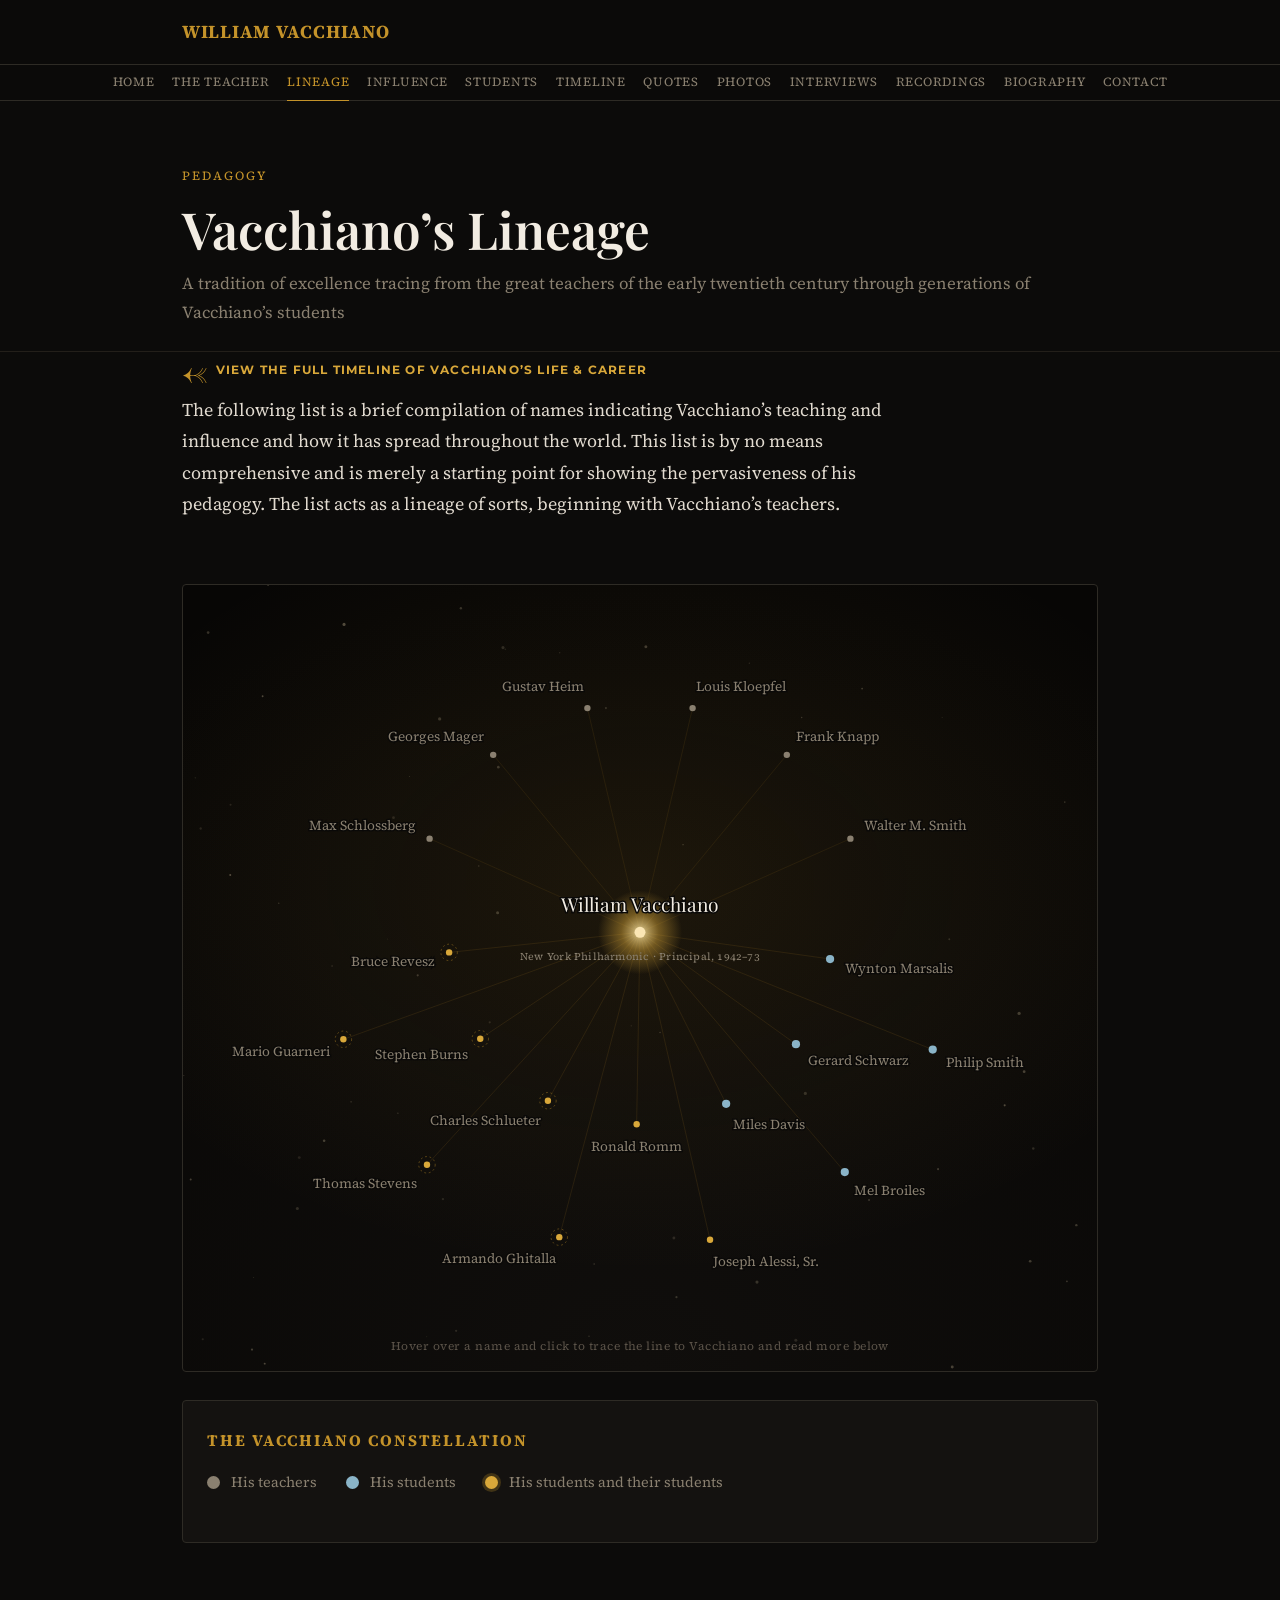
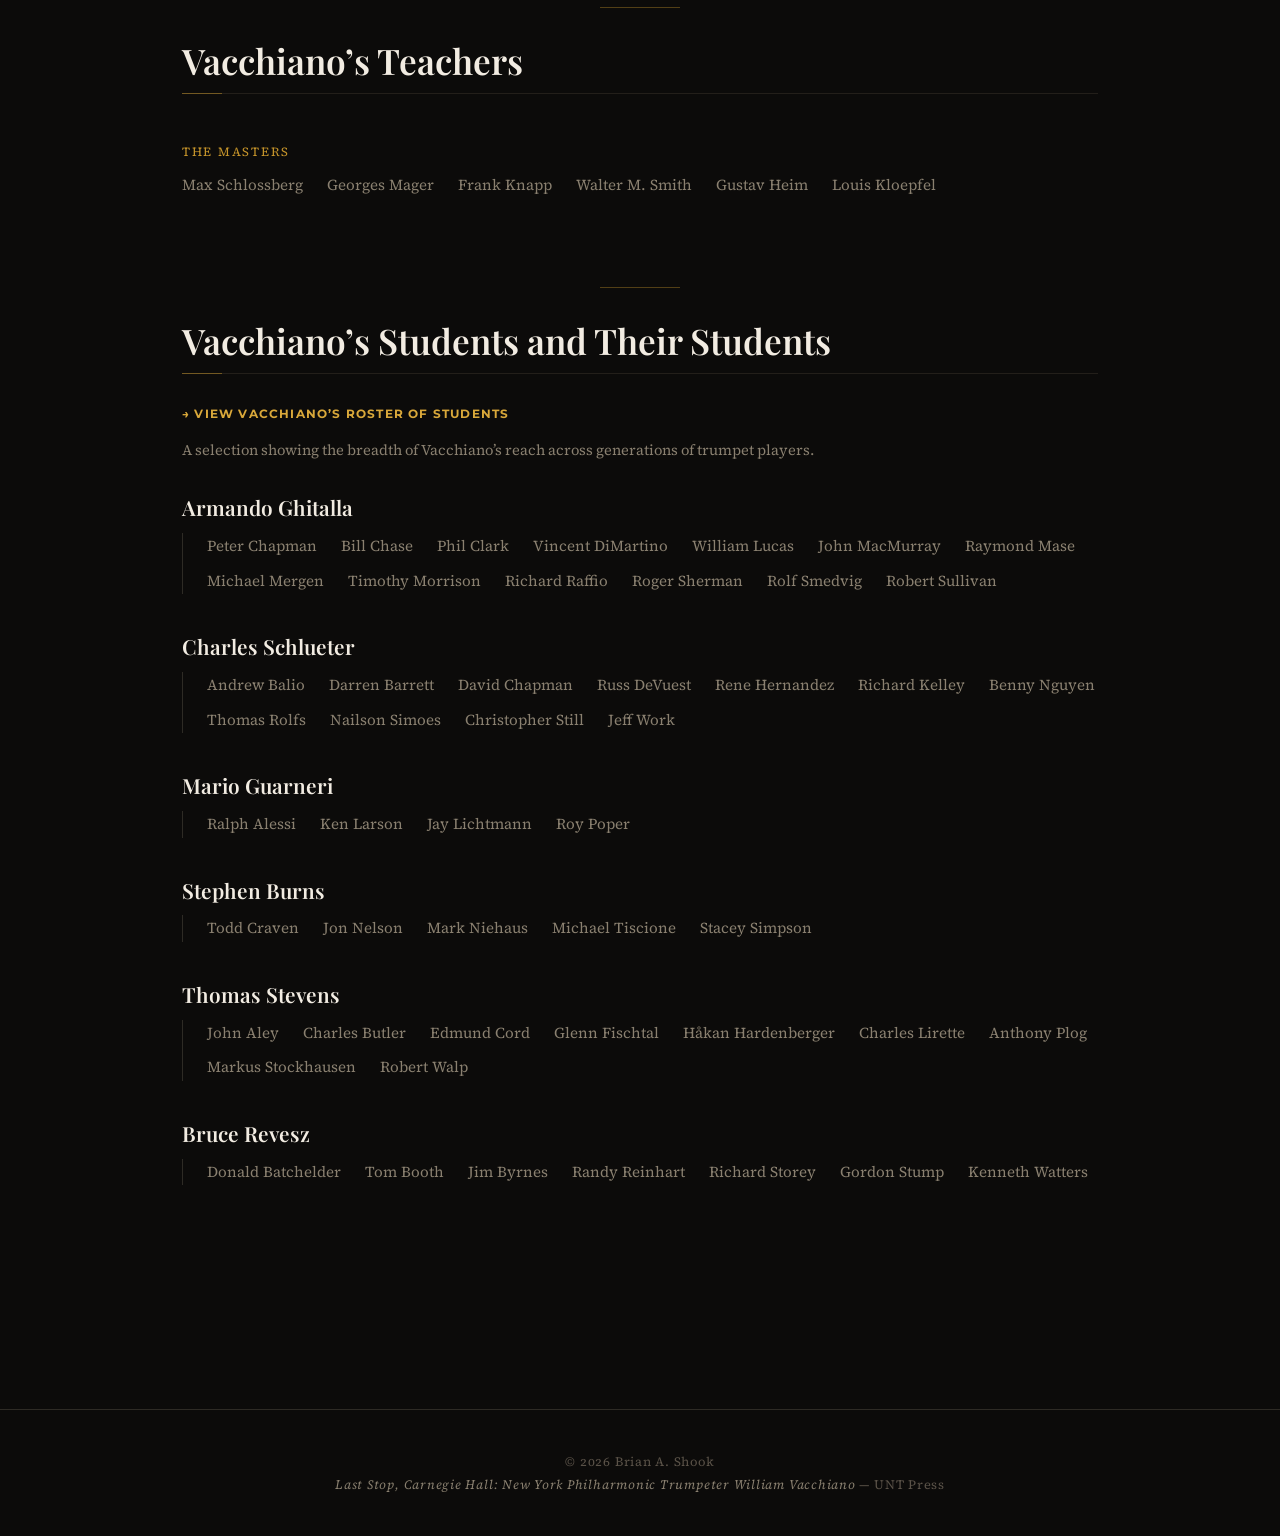
==== lineage.html @ ad2ac90a "vacc initial site upload" ====
<!DOCTYPE html>
<html lang="en">
<head>
  <meta charset="UTF-8">
  <meta name="viewport" content="width=device-width, initial-scale=1.0">
  <title>Lineage — William Vacchiano</title>
  <meta name="description" content="The pedagogical lineage of William Vacchiano — his teachers and the generations of students his teaching produced.">
  <meta property="og:type" content="website">
  <meta property="og:site_name" content="William Vacchiano">
  <meta property="og:title" content="Lineage — William Vacchiano">
  <meta property="og:description" content="The pedagogical lineage of William Vacchiano — his teachers and the generations of students his teaching produced.">
  <link rel="preconnect" href="https://fonts.googleapis.com">
  <link rel="preconnect" href="https://fonts.gstatic.com" crossorigin>
  <link rel="stylesheet" href="https://fonts.googleapis.com/css2?family=Playfair+Display:ital,wght@0,400;0,600;0,700;1,400;1,600&family=Source+Serif+4:ital,opsz,wght@0,8..60,400;0,8..60,500;0,8..60,600;1,8..60,400;1,8..60,500;1,8..60,600&family=Montserrat:wght@600;700&display=swap">
  <link rel="stylesheet" href="css/style.css">
</head>
<body>

<header class="site-header">
  <div class="header-inner">
    <a href="index.html" class="site-title">William <span>Vacchiano</span></a>
    <button type="button" class="nav-toggle" aria-label="Toggle navigation" aria-expanded="false">
      <span></span><span></span><span></span>
    </button>
  </div>
</header>

<nav class="site-nav" aria-label="Main navigation">
  <a href="index.html">Home</a>
  <a href="teacher.html">The Teacher</a>
  <a href="lineage.html">Lineage</a>
  <a href="influence.html">Influence</a>
  <a href="students.html">Students</a>
  <a href="timeline.html">Timeline</a>
  <a href="quotes.html">Quotes</a>
  <a href="photos.html">Photos</a>
  <a href="watch.html">Interviews</a>
  <a href="recordings.html">Recordings</a>
  <a href="biography.html">Biography</a>
  <a href="contact.html">Contact</a>
</nav>

<main>
  <div class="page-header" style="padding-bottom: 1.5rem;">
    <div class="container">
      <p class="eyebrow">Pedagogy</p>
      <h1>Vacchiano&rsquo;s Lineage</h1>
      <p class="subtitle">A tradition of excellence tracing from the great teachers of the early twentieth century through generations of Vacchiano&rsquo;s students</p>
    </div>
  </div>

  <div class="page-content" style="padding-top: 0;">
    <div class="container">

      <div class="section prose">
        <p style="margin-bottom:0.6rem;"><a href="timeline.html" style="color:var(--gold-light);font-family:'Montserrat',sans-serif;font-size:0.75rem;font-weight:700;letter-spacing:0.1em;text-transform:uppercase;">&#8592; View the full timeline of Vacchiano&rsquo;s life &amp; career</a></p>
        <p>The following list is a brief compilation of names indicating Vacchiano&rsquo;s teaching and influence and how it has spread throughout the world. This list is by no means comprehensive and is merely a starting point for showing the pervasiveness of his pedagogy. The list acts as a lineage of sorts, beginning with Vacchiano&rsquo;s teachers.</p>
      </div>

      <div class="section">
        <div class="constellation" id="constellation">
          <div class="constellation-stage">
            <svg class="constellation-svg" viewBox="0 0 1000 860" preserveAspectRatio="xMidYMid meet" role="img" aria-label="Interactive constellation of William Vacchiano's pedagogical lineage">
              <defs>
                <radialGradient id="starGlow" cx="50%" cy="50%" r="50%">
                  <stop offset="0%" stop-color="#d9a83a" stop-opacity="0.55"></stop>
                  <stop offset="100%" stop-color="#d9a83a" stop-opacity="0"></stop>
                </radialGradient>
                <radialGradient id="coreGlow" cx="50%" cy="50%" r="50%">
                  <stop offset="0%" stop-color="#f6e3a8" stop-opacity="0.9"></stop>
                  <stop offset="45%" stop-color="#d9a83a" stop-opacity="0.45"></stop>
                  <stop offset="100%" stop-color="#d9a83a" stop-opacity="0"></stop>
                </radialGradient>
              </defs>
              <g class="c-field"></g>
              <g class="c-subedges"></g>
              <g class="c-subnodes"></g>
              <g class="c-edges"></g>
              <g class="c-nodes"></g>
            </svg>
            <p class="constellation-hint" aria-hidden="true">Hover over a name and click to trace the line to Vacchiano and read more below</p>
          </div>
          <aside class="constellation-detail" aria-live="polite">
            <div class="cd-default">
              <p class="cd-eyebrow cd-eyebrow--large">The Vacchiano Constellation</p>
              <ul class="cd-legend">
                <li><span class="lg lg-teacher"></span> His teachers</li>
                <li><span class="lg lg-star"></span> His students</li>
                <li><span class="lg lg-hub"></span> His students and their students</li>
              </ul>
            </div>
            <div class="cd-selected" hidden>
              <p class="cd-eyebrow cd-rel"></p>
              <h3 class="cd-name cd-sel-name"></h3>
              <p class="cd-role cd-sel-role"></p>
              <div class="cd-students" hidden>
                <p class="cd-students-label"></p>
                <ul class="cd-chips"></ul>
              </div>
            </div>
          </aside>
        </div>
      </div>

      <span class="gold-rule"></span>

      <div class="section">
        <h2>Vacchiano&rsquo;s Teachers</h2>
        <div class="lineage-section">
          <div class="lineage-level">
            <p style="font-size:0.78rem;letter-spacing:0.14em;text-transform:uppercase;color:var(--gold);margin-bottom:0.6rem;">The Masters</p>
            <ul class="lineage-names">
              <li>Max Schlossberg</li>
              <li>Georges Mager</li>
              <li>Frank Knapp</li>
              <li>Walter M. Smith</li>
              <li>Gustav Heim</li>
              <li>Louis Kloepfel</li>
            </ul>
          </div>
        </div>
      </div>

      <span class="gold-rule"></span>

      <div class="section">
        <h2>Vacchiano&rsquo;s Students and Their Students</h2>
        <p style="margin-bottom:0.6rem;"><a href="students.html" style="color:var(--gold-light);font-family:'Montserrat',sans-serif;font-size:0.75rem;font-weight:700;letter-spacing:0.1em;text-transform:uppercase;">&#8594; View Vacchiano&rsquo;s roster of students</a></p>
        <p style="color:var(--text-muted);font-size:0.92rem;margin-bottom:2rem;">A selection showing the breadth of Vacchiano&rsquo;s reach across generations of trumpet players.</p>

        <div class="lineage-section">

          <div style="margin-bottom:2.5rem;">
            <h3 style="color:var(--white);font-family:var(--font-serif);margin-bottom:0.8rem;">Armando Ghitalla</h3>
            <ul class="lineage-names" style="padding-left:1.5rem;border-left:1px solid var(--border);">
              <li>Peter Chapman</li><li>Bill Chase</li><li>Phil Clark</li>
              <li>Vincent DiMartino</li><li>William Lucas</li><li>John MacMurray</li>
              <li>Raymond Mase</li><li>Michael Mergen</li><li>Timothy Morrison</li>
              <li>Richard Raffio</li><li>Roger Sherman</li><li>Rolf Smedvig</li>
              <li>Robert Sullivan</li>
            </ul>
          </div>

          <div style="margin-bottom:2.5rem;">
            <h3 style="color:var(--white);font-family:var(--font-serif);margin-bottom:0.8rem;">Charles Schlueter</h3>
            <ul class="lineage-names" style="padding-left:1.5rem;border-left:1px solid var(--border);">
              <li>Andrew Balio</li><li>Darren Barrett</li><li>David Chapman</li>
              <li>Russ DeVuest</li><li>Rene Hernandez</li><li>Richard Kelley</li>
              <li>Benny Nguyen</li><li>Thomas Rolfs</li><li>Nailson Simoes</li>
              <li>Christopher Still</li><li>Jeff Work</li>
            </ul>
          </div>

          <div style="margin-bottom:2.5rem;">
            <h3 style="color:var(--white);font-family:var(--font-serif);margin-bottom:0.8rem;">Mario Guarneri</h3>
            <ul class="lineage-names" style="padding-left:1.5rem;border-left:1px solid var(--border);">
              <li>Ralph Alessi</li><li>Ken Larson</li><li>Jay Lichtmann</li><li>Roy Poper</li>
            </ul>
          </div>

          <div style="margin-bottom:2.5rem;">
            <h3 style="color:var(--white);font-family:var(--font-serif);margin-bottom:0.8rem;">Stephen Burns</h3>
            <ul class="lineage-names" style="padding-left:1.5rem;border-left:1px solid var(--border);">
              <li>Todd Craven</li><li>Jon Nelson</li><li>Mark Niehaus</li>
              <li>Michael Tiscione</li><li>Stacey Simpson</li>
            </ul>
          </div>

          <div style="margin-bottom:2.5rem;">
            <h3 style="color:var(--white);font-family:var(--font-serif);margin-bottom:0.8rem;">Thomas Stevens</h3>
            <ul class="lineage-names" style="padding-left:1.5rem;border-left:1px solid var(--border);">
              <li>John Aley</li><li>Charles Butler</li><li>Edmund Cord</li>
              <li>Glenn Fischtal</li><li>H&aring;kan Hardenberger</li><li>Charles Lirette</li>
              <li>Anthony Plog</li><li>Markus Stockhausen</li><li>Robert Walp</li>
            </ul>
          </div>

          <div style="margin-bottom:2.5rem;">
            <h3 style="color:var(--white);font-family:var(--font-serif);margin-bottom:0.8rem;">Bruce Revesz</h3>
            <ul class="lineage-names" style="padding-left:1.5rem;border-left:1px solid var(--border);">
              <li>Donald Batchelder</li><li>Tom Booth</li><li>Jim Byrnes</li>
              <li>Randy Reinhart</li><li>Richard Storey</li><li>Gordon Stump</li>
              <li>Kenneth Watters</li>
            </ul>
          </div>

        </div>
      </div>

    </div>
  </div>
</main>

<footer class="site-footer">
  <div class="container">
    <p>&copy; 2026 Brian A. Shook<br>
    <a href="https://www.amazon.com/Last-Stop-Carnegie-Hall-Philharmonic/dp/1574413066/ref=cm_cr_arp_d_product_top?ie=UTF8"><em>Last Stop, Carnegie Hall: New York Philharmonic Trumpeter William Vacchiano</em></a> &mdash; UNT Press</p>
  </div>
</footer>

<script src="js/main.js"></script>
</body>
</html>
---- css/style.css ----
/* ============================================================
   William Vacchiano — Legacy Site
   Design: dark palette, editorial serif typography, brass accents
   ============================================================ */


/* --- Reset ------------------------------------------------- */
*, *::before, *::after { box-sizing: border-box; margin: 0; padding: 0; }
html { scroll-behavior: smooth; }
img { display: block; max-width: 100%; height: auto; }
a { color: inherit; text-decoration: none; }
ul { list-style: none; }

/* --- Design Tokens ----------------------------------------- */
:root {
  --bg:          #0c0b0a;
  --bg-surface:  #141210;
  --bg-raised:   #1c1a17;
  --border:      #2e2b25;
  --border-soft: #231f1a;
  --text:        #e2dbd0;
  --text-muted:  #8a8070;
  --text-faint:  #5a5248;
  --gold:        #c4932a;
  --gold-light:  #d9a83a;
  --gold-dim:    #7a5c1a;
  --white:       #f2ece2;
  --font-serif:  'Playfair Display', Georgia, 'Times New Roman', serif;
  --font-body:   'Source Serif 4', Georgia, serif;
  --max-width:   980px;
  --transition:  200ms ease;
}

/* --- Base Typography --------------------------------------- */
body {
  background-color: var(--bg);
  color: var(--text);
  font-family: var(--font-body);
  font-size: 18px;
  line-height: 1.75;
  -webkit-font-smoothing: antialiased;
}

h1, h2, h3, h4 {
  font-family: var(--font-serif);
  font-weight: 600;
  line-height: 1.2;
  color: var(--white);
}

h1 { font-size: clamp(2rem, 5vw, 3.2rem); }
h2 { font-size: clamp(1.5rem, 3vw, 2.2rem); margin-bottom: 1rem; }
h3 { font-size: 1.3rem; margin-bottom: 0.5rem; }

p { margin-bottom: 1.2em; }
p:last-child { margin-bottom: 0; }

em { font-style: italic; }
strong { font-weight: 500; color: var(--white); }

/* --- Layout ------------------------------------------------ */
.container {
  max-width: var(--max-width);
  margin: 0 auto;
  padding: 0 2rem;
}

.page-content {
  padding: 0 0 6rem;
}

.section {
  margin-bottom: 4rem;
}

.section > h2 {
  padding-bottom: 0.7rem;
  margin-bottom: 1.4rem;
  border-bottom: 1px solid var(--border-soft);
  position: relative;
}
.section > h2::after {
  content: '';
  position: absolute;
  bottom: -1px;
  left: 0;
  width: 2.5rem;
  height: 1px;
  background: var(--gold);
  opacity: 0.5;
}

/* --- Navigation -------------------------------------------- */
.site-header {
  position: sticky;
  top: 0;
  z-index: 100;
  background: rgba(12, 11, 10, 0.97);
  border-bottom: 1px solid var(--border);
  backdrop-filter: blur(8px);
}

.header-inner {
  display: flex;
  align-items: center;
  justify-content: space-between;
  max-width: var(--max-width);
  margin: 0 auto;
  padding: 0 2rem;
  height: 64px;
}

.site-title {
  font-family: 'Source Serif 4', Georgia, serif;
  font-size: 1.15rem;
  font-weight: 700;
  letter-spacing: 0.04em;
  text-transform: uppercase;
  color: var(--gold);
  white-space: nowrap;
}
.site-title span {
  color: var(--gold);
}

.site-nav {
  display: flex;
  align-items: center;
  justify-content: center;
  gap: 0.1rem;
  width: 100%;
  padding: 0 1rem;
  position: sticky;
  top: 64px;
  z-index: 99;
  background: rgba(12, 11, 10, 0.96);
  border-bottom: 1px solid var(--border);
  backdrop-filter: blur(8px);
}

.site-nav a {
  font-family: var(--font-body);
  font-size: 0.78rem;
  letter-spacing: 0.06em;
  text-transform: uppercase;
  color: var(--text-muted);
  padding: 0.4rem 0.5rem;
  border-radius: 2px;
  transition: color var(--transition);
  white-space: nowrap;
}
.site-nav a:hover { color: var(--text); }
.site-nav a.active { color: var(--gold); }

/* Hamburger */
.nav-toggle {
  display: none;
  flex-direction: column;
  gap: 5px;
  cursor: pointer;
  padding: 4px;
  background: none;
  border: none;
}
.nav-toggle span {
  display: block;
  width: 22px;
  height: 2px;
  background: var(--text-muted);
  transition: var(--transition);
}

/* --- Hero -------------------------------------------------- */
.hero {
  padding: 6rem 0 5rem;
  text-align: center;
  border-bottom: 1px solid var(--border-soft);
  position: relative;
}

.hero::before {
  content: '';
  position: absolute;
  top: 0; left: 0; right: 0; bottom: 0;
  background: radial-gradient(ellipse at 50% 0%, rgba(196, 147, 42, 0.06) 0%, transparent 70%);
  pointer-events: none;
}

.hero-eyebrow {
  font-family: var(--font-body);
  font-size: 0.82rem;
  letter-spacing: 0.18em;
  text-transform: uppercase;
  color: var(--gold);
  margin-bottom: 1.2rem;
}

.hero h1 {
  font-weight: 700;
  letter-spacing: 0.02em;
  margin-bottom: 1rem;
}

.hero-subtitle {
  font-family: var(--font-body);
  font-size: 1.1rem;
  color: var(--text-muted);
  max-width: 520px;
  margin: 0 auto 2.5rem;
}

.hero-dates {
  font-family: var(--font-body);
  font-size: 0.85rem;
  letter-spacing: 0.12em;
  color: var(--text-faint);
  margin-bottom: 3rem;
}

.hero-portrait {
  display: block;
  max-width: 100%;
  height: auto;
  margin: 0 auto;
  filter: grayscale(1);
  opacity: 0.9;
}

.hero-split {
  display: grid;
  grid-template-columns: 1fr 1fr;
  gap: 5rem;
  align-items: center;
  text-align: left;
}
.hero-split .hero-subtitle {
  margin: 0 0 2.5rem;
  max-width: 460px;
}
.hero-split .hero-dates {
  margin-bottom: 0;
}

/* --- Gold Divider ------------------------------------------ */
.gold-rule {
  display: block;
  width: 5rem;
  height: 1px;
  background: rgba(196, 147, 42, 0.38);
  margin: 2rem auto;
}

/* --- Page Header ------------------------------------------- */
.page-header {
  padding: 4rem 0 1.5rem;
  border-bottom: 1px solid var(--border-soft);
  margin-bottom: 0;
}
.page-header .eyebrow {
  font-family: var(--font-body);
  font-size: 0.78rem;
  letter-spacing: 0.18em;
  text-transform: uppercase;
  color: var(--gold);
  margin-bottom: 0.8rem;
}
.page-header h1 {
  margin-bottom: 0.5rem;
}
.page-header .subtitle {
  color: var(--text-muted);
  font-size: 1.05rem;
}

/* --- Pullquote --------------------------------------------- */
.pullquote {
  position: relative;
  margin: 3rem 0;
  padding: 2rem 2.5rem 2rem 3.5rem;
  border-left: 2px solid var(--gold-dim);
  background: var(--bg-surface);
}

.pullquote p {
  font-family: var(--font-body);
  font-size: 1.25rem;
  line-height: 1.65;
  color: var(--white);
  margin-bottom: 0.8rem;
}

.pullquote cite {
  font-style: normal;
  font-size: 0.82rem;
  letter-spacing: 0.1em;
  text-transform: uppercase;
  color: var(--gold);
}

/* Large centered quote for section openers */
.quote-hero {
  text-align: center;
  padding: 1.5rem 0 2rem;
  margin-top: 0;
}
.quote-hero p {
  font-family: var(--font-body);
  font-size: clamp(1.2rem, 2.5vw, 1.6rem);
  line-height: 1.6;
  color: var(--white);
  max-width: 700px;
  margin: 0 auto 1rem;
}
.quote-hero cite {
  font-style: normal;
  font-size: 0.8rem;
  letter-spacing: 0.14em;
  text-transform: uppercase;
  color: var(--gold);
}

/* --- Quick Facts ------------------------------------------- */
.facts-grid {
  display: grid;
  grid-template-columns: 1fr 1fr;
  gap: 0;
  margin: 2.5rem 0;
  border: none;
}

.fact-item {
  padding: 1.1rem 1.4rem;
  font-size: 0.75em;
  line-height: 1.5;
  border: none;
  background-color: transparent;
  box-shadow: none;
  outline: none;
  transition: background var(--transition);
}
.facts-grid .fact-item:hover {
  background: var(--bg-raised);
}
.facts-grid .fact-item a {
  font-family: var(--font-serif);
  font-size: 1.1em;
  display: block;
  margin-bottom: 0.25rem;
}

/* --- Stat Callout Cards ------------------------------------ */
.stat-grid {
  display: grid;
  grid-template-columns: repeat(2, 1fr);
  gap: 0 3rem;
  margin-top: 1.5rem;
}

.stat-card {
  border-top: 1px solid var(--gold-dim);
  padding: 1.25rem 0 1.75rem;
}

.stat-num {
  font-family: var(--font-serif);
  font-size: clamp(2.2rem, 5vw, 3.2rem);
  color: var(--gold);
  line-height: 1;
  margin-bottom: 0.6rem;
  font-weight: 600;
}

.stat-desc {
  font-size: 0.85em;
  line-height: 1.6;
  color: var(--text-muted);
  margin-bottom: 0;
}

.supplemental-facts {
  list-style: none;
  margin-top: 2.5rem;
  border-top: 1px solid var(--border-soft);
  padding-top: 1.5rem;
}

.supplemental-facts li {
  padding: .5rem 0 .5rem 1.25rem;
  position: relative;
  font-size: 0.85em;
  line-height: 1.6;
  color: var(--text-muted);
}

.supplemental-facts li:last-child {
  border-bottom: none;
}

.supplemental-facts li::before {
  content: '';
  position: absolute;
  left: 0;
  top: 1.05em;
  width: 5px;
  height: 1px;
  background: var(--gold-dim);
}

/* --- Body text prose --------------------------------------- */
.prose {
  max-width: 700px;
}
.prose p {
  margin-bottom: 1.4em;
}

/* --- Quote Blocks (Quotes page) ---------------------------- */
.quote-block {
  padding: 1.8rem 0;
  border-bottom: 1px solid var(--border-soft);
}
.quote-block:first-child { padding-top: 0; }
.quote-block blockquote {
  font-family: var(--font-body);
  font-size: 1.1rem;
  line-height: 1.7;
  color: var(--text);
  margin-bottom: 0.6rem;
}
.quote-block blockquote::before { content: '\201C'; color: var(--gold-dim); }
.quote-block blockquote::after  { content: '\201D'; color: var(--gold-dim); }
.quote-block cite {
  display: block;
  font-style: normal;
  font-size: 0.8rem;
  letter-spacing: 0.1em;
  text-transform: uppercase;
  color: var(--text-faint);
  padding-left: 1rem;
}

.quote-section-title {
  font-family: var(--font-body);
  font-size: 0.75rem;
  letter-spacing: 0.2em;
  text-transform: uppercase;
  color: var(--gold);
  margin: 3rem 0 1.5rem;
  padding-bottom: 0.5rem;
  border-bottom: 1px solid var(--border);
}

/* --- Photo Gallery ----------------------------------------- */
.photo-grid {
  display: grid;
  grid-template-columns: repeat(3, 1fr);
  gap: 6px;
  margin: 2rem 0;
}

.photo-item {
  position: relative;
  aspect-ratio: 4/3;
  overflow: hidden;
  cursor: pointer;
  background: var(--bg-surface);
}
.photo-item:focus-visible {
  outline: 2px solid var(--gold);
  outline-offset: 2px;
  z-index: 1;
}

.photo-item img {
  width: 100%;
  height: 100%;
  object-fit: cover;
  transition: transform 400ms ease, opacity 400ms ease;
  opacity: 0.85;
}
.photo-item:hover img { transform: scale(1.04); opacity: 1; }

.photo-caption {
  position: absolute;
  bottom: 0; left: 0; right: 0;
  padding: 2rem 0.8rem 0.7rem;
  background: linear-gradient(transparent, rgba(0,0,0,0.75));
  font-size: 0.72rem;
  letter-spacing: 0.04em;
  color: rgba(255,255,255,0.75);
  transform: translateY(100%);
  transition: transform var(--transition);
}
.photo-item:hover .photo-caption { transform: translateY(0); }

/* Lightbox */
.lightbox-overlay {
  display: none;
  position: fixed;
  inset: 0;
  z-index: 200;
  background: rgba(0,0,0,0.93);
  align-items: center;
  justify-content: center;
}
.lightbox-overlay.open { display: flex; }

.lightbox-inner {
  position: relative;
  max-width: 90vw;
  max-height: 90vh;
  text-align: center;
}
.lightbox-inner img {
  max-width: 90vw;
  max-height: 82vh;
  object-fit: contain;
}
.lightbox-caption {
  margin-top: 0.8rem;
  font-size: 0.85rem;
  color: var(--text-muted);
  letter-spacing: 0.05em;
}
.lightbox-close {
  position: fixed;
  top: 1.5rem;
  right: 1.5rem;
  width: 36px;
  height: 36px;
  background: none;
  border: 1px solid var(--border);
  color: var(--text-muted);
  font-size: 1.2rem;
  cursor: pointer;
  display: flex;
  align-items: center;
  justify-content: center;
  transition: color var(--transition), border-color var(--transition);
}
.lightbox-close:hover { color: var(--text); border-color: var(--text-muted); }

.lightbox-nav {
  position: fixed;
  top: 50%;
  transform: translateY(-50%);
  background: none;
  border: 1px solid var(--border);
  color: var(--text-muted);
  width: 44px;
  height: 44px;
  cursor: pointer;
  font-size: 1.3rem;
  display: flex;
  align-items: center;
  justify-content: center;
  transition: color var(--transition), border-color var(--transition);
}
.lightbox-nav:hover { color: var(--text); border-color: var(--text-muted); }
.lightbox-prev { left: 1rem; }
.lightbox-next { right: 1rem; }

/* --- Student List ------------------------------------------ */
.student-list {
  display: grid;
  grid-template-columns: repeat(3, 1fr);
  gap: 0.2rem 2rem;
}

.student-list li {
  font-size: 0.9em;
  color: var(--text-muted);
  padding: 0.15rem 0;
  border-bottom: 1px solid rgba(255,255,255,0.04);
  line-height: 1.4;
}

.student-list li strong {
  color: var(--text);
  font-weight: 400;
}

.student-alpha-header {
  grid-column: 1 / -1;
  font-family: var(--font-serif);
  font-size: 1rem;
  color: var(--gold);
  margin-top: 1.5rem;
  margin-bottom: 0.3rem;
  padding-bottom: 0.3rem;
  border-bottom: 1px solid var(--border);
}

/* --- Discography ------------------------------------------- */
.disc-list {
  margin: 1.5rem 0;
}
.disc-item {
  display: flex;
  align-items: baseline;
  gap: 0.6rem;
  padding: 0.65rem 0;
  border-bottom: 1px solid var(--border-soft);
  font-size: 0.97rem;
}
.disc-item:first-child { border-top: 1px solid var(--border-soft); }
.disc-composer {
  color: var(--gold);
  font-size: 0.75rem;
  letter-spacing: 0.08em;
  text-transform: uppercase;
  white-space: nowrap;
  min-width: 110px;
}
.disc-title { color: var(--text); font-style: italic; }
.disc-detail { color: var(--text-muted); font-size: 0.88rem; margin-left: auto; white-space: nowrap; }

/* --- Biography / Book ------------------------------------- */
.book-layout {
  display: grid;
  grid-template-columns: 200px 1fr;
  gap: 3rem;
  align-items: start;
  margin: 2rem 0;
}

.book-cover {
  width: 100%;
  box-shadow: 0 8px 40px rgba(0,0,0,0.5);
}

.book-reviews { margin-top: 3rem; }
.book-review {
  padding: 1.4rem 0;
  border-bottom: 1px solid var(--border-soft);
}
.book-review blockquote {
  font-size: 0.98rem;
  line-height: 1.65;
  margin-bottom: 0.5rem;
}
.book-review cite {
  font-style: normal;
  font-size: 0.78rem;
  letter-spacing: 0.1em;
  text-transform: uppercase;
  color: var(--gold);
}

/* --- Video Grid ------------------------------------------- */
.video-grid {
  display: grid;
  grid-template-columns: repeat(2, 1fr);
  gap: 1.5rem;
  margin: 2rem 0;
}

.video-item {
  background: var(--bg-surface);
  border: 1px solid var(--border);
}

.video-embed {
  position: relative;
  padding-bottom: 56.25%;
  height: 0;
  overflow: hidden;
}
.video-embed iframe {
  position: absolute;
  top: 0; left: 0;
  width: 100%;
  height: 100%;
  border: none;
}

.video-desc {
  padding: 0.8rem 1rem;
  font-size: 0.85rem;
  color: var(--text-muted);
  line-height: 1.4;
}

/* --- Influence Lists --------------------------------------- */
.influence-section {
  margin-bottom: 2.5rem;
}

.influence-section h3 {
  font-family: var(--font-body);
  font-size: 0.78rem;
  letter-spacing: 0.18em;
  text-transform: uppercase;
  color: var(--gold);
  margin-bottom: 1rem;
  padding-bottom: 0.5rem;
  border-bottom: 1px solid var(--border);
  font-weight: 400;
}

.influence-list li {
  padding: 0.45rem 0;
  border-bottom: 1px solid var(--border-soft);
  line-height: 1.4;
}

.influence-list li em {
  color: var(--text-muted);
  font-size: 0.88rem;
}

/* --- Lineage Tree ----------------------------------------- */
.lineage-section {
  margin-bottom: 3rem;
}

.lineage-level {
  padding: 1.5rem 0;
}

.lineage-level + .lineage-level {
  border-top: 1px solid var(--border-soft);
  padding-left: 2rem;
  position: relative;
}
.lineage-level + .lineage-level::before {
  content: '';
  position: absolute;
  left: 0;
  top: 0;
  bottom: 0;
  width: 1px;
  background: var(--border);
}

.lineage-names {
  display: flex;
  flex-wrap: wrap;
  gap: 0.5rem 1.5rem;
  margin-top: 0.5rem;
}
.lineage-names li {
  font-size: 0.95rem;
  color: var(--text-muted);
}

/* --- Honors/Awards ---------------------------------------- */
.honors-list li {
  position: relative;
  padding: 0.5rem 0 0.5rem 1.4rem;
  border-bottom: 1px solid var(--border-soft);
  font-size: 0.95rem;
  line-height: 1.5;
}
.honors-list li::before {
  content: '—';
  position: absolute;
  left: 0;
  color: var(--gold-dim);
}

/* --- Method Books ----------------------------------------- */
.method-books li {
  padding: 0.45rem 0;
  border-bottom: 1px solid var(--border-soft);
  font-size: 0.92rem;
  line-height: 1.5;
}
.method-books li em { color: var(--text); }
.method-books li .publisher {
  color: var(--text-faint);
  font-size: 0.82rem;
}

/* --- Photo on page ---------------------------------------- */
.inline-photo {
  margin: 2.5rem 0;
  text-align: center;
}
.inline-photo img {
  display: inline-block;
  max-width: 420px;
  width: 100%;
  box-shadow: 0 4px 24px rgba(0,0,0,0.4);
}
.inline-photo figcaption {
  margin-top: 0.6rem;
  font-size: 0.8rem;
  color: var(--text-faint);
  letter-spacing: 0.05em;
}

/* --- Footer ----------------------------------------------- */
.site-footer {
  border-top: 1px solid var(--border);
  padding: 2.5rem 0;
  margin-top: 4rem;
  text-align: center;
}
.site-footer p {
  font-size: 0.8rem;
  color: var(--text-faint);
  letter-spacing: 0.06em;
  line-height: 1.8;
  margin-bottom: 0;
}
.site-footer a {
  color: var(--text-muted);
  transition: color var(--transition);
}
.site-footer a:hover { color: var(--gold); }

/* --- Responsive ------------------------------------------- */
@media (max-width: 1024px) {
  .site-nav {
    display: none;
    position: fixed;
    top: 64px;
    left: 0;
    right: 0;
    bottom: 0;
    z-index: 101;
    width: 100%;
    background: var(--bg);
    flex-direction: column;
    align-items: flex-start;
    padding: 1.5rem 2rem;
    gap: 0;
    border-top: 1px solid var(--border);
    border-bottom: none;
    overflow-y: auto;
  }
  .site-nav.open { display: flex; }
  .site-nav a {
    font-size: 0.9em;
    padding: 0.9rem 0;
    width: 100%;
    border-bottom: 1px solid var(--border-soft);
  }
  .site-nav a:last-child { border-bottom: none; }
  .nav-toggle { display: flex; }
}

@media (max-width: 780px) {
  /* --- Spacing --- */
  .hero { padding: 4rem 0 3.5rem; }
  .hero-split { grid-template-columns: 1fr; text-align: center; gap: 2.5rem; }
  .hero-split .hero-visual { order: -1; }
  .hero-split .hero-portrait { max-width: 260px; margin: 0 auto; }
  .hero-split .hero-subtitle { margin-left: auto; margin-right: auto; max-width: 440px; }
  .page-header { padding: 2.5rem 0 2rem; margin-bottom: 2rem; }
  .page-content { padding: 3rem 0 4rem; }
  .section { margin-bottom: 2.5rem; }
  .quote-hero { padding: 1.5rem 0; }

  /* --- Facts / Explore grid → single column --- */
  .facts-grid { grid-template-columns: 1fr; }
  .fact-item { border-right: none; }
  /* Reset the 2-col "last 2 have no border" rule; only last item gets it */
  .fact-item:nth-last-child(-n+2) { border-bottom: 1px solid var(--border-soft); }
  .fact-item:last-child { border-bottom: none; }

  /* --- Content blocks --- */
  .pullquote { padding: 1.4rem 1.4rem 1.4rem 2rem; }
  .pullquote p { font-size: 1.1rem; }
  .lineage-level + .lineage-level { padding-left: 1.2rem; }
  .book-layout { grid-template-columns: 1fr; }
  .book-layout .book-cover { max-width: 180px; }

  /* --- Lists & grids --- */
  .stat-grid { grid-template-columns: 1fr; gap: 0; }
  .photo-grid { grid-template-columns: repeat(2, 1fr); }
  .student-list { grid-template-columns: repeat(2, 1fr); }
  .video-grid { grid-template-columns: 1fr; }
  .disc-detail { display: none; }
  .disc-composer { min-width: 80px; }

  /* --- Lightbox touch targets (min 44px) --- */
  .lightbox-close { width: 44px; height: 44px; font-size: 1.4rem; }
  .lightbox-nav { width: 48px; height: 48px; }
}

@media (max-width: 480px) {
  body { font-size: 17px; }
  .container { padding: 0 1.1rem; }

  .hero { padding: 3.5rem 0 3rem; }
  .page-content { padding: 2.5rem 0 3.5rem; }
  .page-header { padding: 2rem 0 1.5rem; margin-bottom: 1.5rem; }
  .section { margin-bottom: 2rem; }

  .photo-grid { grid-template-columns: repeat(2, 1fr); gap: 3px; }
  .student-list { grid-template-columns: 1fr 1fr; }

  .pullquote { padding: 1.2rem 1rem 1.2rem 1.5rem; }
  .pullquote p { font-size: 1rem; }

  .disc-item { flex-wrap: wrap; gap: 0.2rem; }
  .disc-title { width: 100%; }

  /* Lightbox nav buttons inset tighter on narrow screens */
  .lightbox-prev { left: 0.4rem; }
  .lightbox-next { right: 0.4rem; }
  .lightbox-inner { max-width: 96vw; }
  .lightbox-inner img { max-width: 96vw; max-height: 78vh; }
}

@media (max-width: 400px) {
  .student-list { grid-template-columns: 1fr; }
  .photo-grid { grid-template-columns: 1fr; }
  .facts-grid { grid-template-columns: 1fr; }
  .video-desc { font-size: 0.82rem; }
}

/* ============================================================
   Refinements — motion, numerals, drop caps, quote glyph
   ============================================================ */

/* --- Scroll reveal --- */
.reveal {
  opacity: 0;
  transform: translateY(16px);
  transition: opacity 700ms ease, transform 700ms cubic-bezier(0.22, 1, 0.36, 1);
}
.reveal.reveal-in {
  opacity: 1;
  transform: none;
}

/* --- Oldstyle numerals in running text; lining for display/tabular --- */
body {
  font-feature-settings: "kern" 1, "liga" 1, "onum" 1;
}
.stat-num,
.site-title,
.disc-composer,
.disc-detail {
  font-feature-settings: "kern" 1, "lnum" 1;
}

/* --- Hero portrait dissolves into the dark ground --- */
.hero-portrait {
  -webkit-mask-image: linear-gradient(to bottom, #000 76%, transparent 99%);
  mask-image: linear-gradient(to bottom, #000 76%, transparent 99%);
}

/* --- Drop cap on the opening paragraph --- */
.prose.lead > p:first-child::first-letter {
  font-family: var(--font-serif);
  font-size: 3.3em;
  line-height: 0.78;
  float: left;
  margin: 0.06em 0.14em 0 0;
  color: var(--gold);
  font-weight: 600;
}

/* --- Animated active-nav underline --- */
.site-nav a {
  position: relative;
}
.site-nav a::after {
  content: '';
  position: absolute;
  left: 0.5rem;
  right: 0.5rem;
  bottom: -1px;
  height: 1px;
  background: var(--gold);
  transform: scaleX(0);
  transform-origin: left center;
  transition: transform 300ms cubic-bezier(0.22, 1, 0.36, 1);
}
.site-nav a.active::after,
.site-nav a:hover::after {
  transform: scaleX(1);
}

/* --- Sticky shadow on scroll --- */
.site-header,
.site-nav {
  transition: box-shadow 300ms ease;
}
body.is-scrolled .site-header {
  box-shadow: 0 4px 22px rgba(0, 0, 0, 0.45);
}
body.is-scrolled .site-nav {
  box-shadow: 0 8px 22px rgba(0, 0, 0, 0.32);
}

/* --- Decorative quote glyph behind the section quotes --- */
.quote-hero {
  position: relative;
}
.quote-hero::before {
  content: '\201C';
  position: absolute;
  top: -0.35em;
  left: 50%;
  transform: translateX(-50%);
  font-family: var(--font-serif);
  font-size: 8rem;
  line-height: 1;
  color: var(--gold);
  opacity: 0.09;
  pointer-events: none;
  z-index: 0;
}
.quote-hero p,
.quote-hero cite {
  position: relative;
  z-index: 1;
}

/* --- Mobile + reduced-motion overrides --- */
@media (max-width: 1024px) {
  .site-nav a::after { display: none; }
  body.is-scrolled .site-nav { box-shadow: none; }
}
@media (prefers-reduced-motion: reduce) {
  .reveal { opacity: 1 !important; transform: none !important; transition: none; }
  .site-nav a::after { transition: none; }
}

/* ============================================================
   Lineage constellation
   ============================================================ */
.constellation {
  display: flex;
  flex-direction: column;
  gap: 1.75rem;
}
.constellation-stage {
  position: relative;
  border: 1px solid var(--border);
  border-radius: 4px;
  background:
    radial-gradient(120% 90% at 50% 38%, rgba(196, 147, 42, 0.10) 0%, rgba(196, 147, 42, 0) 55%),
    radial-gradient(100% 100% at 50% 100%, #100e0c 0%, #070605 100%);
  overflow: hidden;
}
.constellation-svg {
  width: 100%;
  height: auto;
  display: block;
  touch-action: manipulation;
}
.constellation-hint {
  position: absolute;
  left: 0;
  right: 0;
  bottom: 0.85rem;
  text-align: center;
  margin: 0;
  font-family: var(--font-body);
  font-size: 0.74rem;
  letter-spacing: 0.04em;
  color: var(--text-faint);
  pointer-events: none;
  transition: opacity var(--transition);
}
.constellation-svg.has-active ~ .constellation-hint { opacity: 0; }

/* Background starfield */
.c-field circle { fill: #cdbd9a; }
.c-twinkle { animation: cTwinkle 4s ease-in-out infinite; }
@keyframes cTwinkle {
  0%, 100% { opacity: 0.18; }
  50%      { opacity: 0.5; }
}

/* Edges */
.c-edges line,
.c-subedges line { stroke: var(--gold); fill: none; }
.c-edges line { stroke-width: 1; stroke-opacity: 0.14; transition: stroke-opacity var(--transition); }
.c-edges line.teacher-edge { stroke: var(--gold-dim); stroke-opacity: 0.2; }
.c-subedges line { stroke-width: 0.8; stroke-opacity: 0.28; }

/* Nodes */
.cnode { cursor: pointer; }
.cnode .glow { opacity: 0; transition: opacity var(--transition); }
.cnode .dot { fill: var(--gold-light); transition: r 160ms ease, fill var(--transition); }
.cnode .ring { fill: none; stroke: var(--gold); stroke-opacity: 0.45; stroke-width: 1; stroke-dasharray: 2 3; transition: stroke-opacity var(--transition); }
.cnode .clabel {
  font-family: var(--font-body);
  font-size: 15px;
  fill: var(--text-muted);
  transition: fill var(--transition);
  paint-order: stroke;
  stroke: #0a0908;
  stroke-width: 3px;
}
.cnode.is-teacher .dot { fill: var(--text-muted); }
.cnode.is-star .dot { fill: #8ab4c8; }

/* Hover / focus / selected emphasis */
.cnode:hover .clabel,
.cnode:focus-visible .clabel,
.cnode.selected .clabel { fill: var(--white); }
.cnode:hover .dot,
.cnode:focus-visible .dot,
.cnode.selected .dot { fill: var(--gold-light); }
.cnode:hover .glow,
.cnode:focus-visible .glow,
.cnode.selected .glow { opacity: 1; }
.cnode:hover .ring,
.cnode.selected .ring { stroke-opacity: 0.9; }
.cnode:focus { outline: none; }

/* Core node (Vacchiano) */
.cnode-core .clabel { font-family: var(--font-serif); font-size: 21px; fill: var(--white); }
.cnode-core .role  { font-family: var(--font-body); font-size: 11.5px; fill: var(--text-muted); letter-spacing: 0.02em; }
.cnode-core .core-twinkle { animation: cCore 5s ease-in-out infinite; transform-origin: center; }
@keyframes cCore {
  0%, 100% { opacity: 0.7; }
  50%      { opacity: 1; }
}

/* Dim siblings when one node is active */
.constellation-svg.has-active .cnode:not(.selected):not(:hover) .clabel { fill: var(--text-faint); }
.constellation-svg.has-active .c-edges line:not(.lit) { stroke-opacity: 0.06; }
.c-edges line.lit { stroke-opacity: 0.85 !important; stroke: var(--gold-light); }

/* Sub-cluster (third generation) */
.c-subnodes .cnode .dot { r: 3; fill: var(--gold-dim); }
.c-subnodes .cnode .clabel { font-size: 12.5px; opacity: 0; transition: opacity var(--transition); }
.c-subnodes .cnode:hover .clabel,
.c-subnodes .cnode:focus-visible .clabel { opacity: 1; fill: var(--white); }
.c-subnodes .cnode:hover .dot { fill: var(--gold-light); }
.c-subedges, .c-subnodes { opacity: 0; transition: opacity 360ms ease; }
.constellation-svg.sub-open .c-subedges,
.constellation-svg.sub-open .c-subnodes { opacity: 1; }

/* Detail panel */
.constellation-detail {
  border: 1px solid var(--border);
  border-radius: 4px;
  background: var(--bg-surface);
  padding: 1.6rem 1.5rem;
}
.cd-eyebrow {
  font-family: var(--font-body);
  font-size: 0.72rem;
  letter-spacing: 0.18em;
  text-transform: uppercase;
  color: var(--gold);
  margin-bottom: 0.7rem;
}
.constellation-detail .cd-name {
  font-family: var(--font-serif);
  font-size: 1.5rem;
  color: var(--white);
  line-height: 1.15;
  margin-bottom: 0.55rem;
}
.constellation-detail .cd-role {
  font-size: 0.96rem;
  color: var(--text-muted);
  line-height: 1.6;
  margin-bottom: 1.2rem;
}
.cd-legend { display: flex; flex-direction: row; flex-wrap: wrap; gap: 0.6rem 1.8rem; margin-bottom: 1.3rem; }
.cd-legend li { display: flex; align-items: center; gap: 0.7rem; font-size: 0.9rem; color: var(--text-muted); }
.cd-legend .lg { width: 13px; height: 13px; border-radius: 50%; flex: none; }
.cd-legend .lg-teacher { background: var(--text-muted); }
.cd-legend .lg-star { background: #8ab4c8; }
.cd-legend .lg-hub { background: var(--gold-light); box-shadow: 0 0 0 3px rgba(196, 147, 42, 0.25); }
.cd-eyebrow--large { font-size: 1rem; font-weight: 700; letter-spacing: 0.12em; margin-bottom: 1rem; }
.cd-tip, .cd-students-label {
  font-size: 0.82rem;
  color: var(--text-faint);
  font-style: italic;
}
.cd-students { margin-top: 0.4rem; }
.cd-students-label { font-style: normal; letter-spacing: 0.04em; text-transform: uppercase; font-size: 0.7rem; color: var(--gold); margin-bottom: 0.8rem; }
.cd-chips { display: flex; flex-wrap: wrap; gap: 0.4rem; }
.cd-chips li {
  font-size: 0.84rem;
  color: var(--text);
  background: var(--bg-raised);
  border: 1px solid var(--border-soft);
  border-radius: 2px;
  padding: 0.28rem 0.6rem;
  line-height: 1.3;
}

@media (max-width: 880px) {
  .cnode .clabel { font-size: 17px; }
  .c-subnodes .cnode .clabel { font-size: 15px; }
}

/* ============================================================
   Cinematic opening (home)
   ============================================================ */
.hero-cine {
  position: relative;
  height: 100vh;
  min-height: 600px;
  max-height: 940px;
  overflow: hidden;
  background: var(--bg);
}
.hero-cine-photo {
  position: absolute;
  top: 0;
  right: 0;
  bottom: 0;
  width: clamp(360px, 47vw, 580px);
  background: #b9b3a8 url('../images/home-portrait.jpg') no-repeat center top;
  background-size: cover;
  filter: grayscale(1) contrast(1.06) brightness(0.92);
}
/* Brass duotone wash so the studio-gray fuses into the dark palette */
.hero-cine-photo::after {
  content: '';
  position: absolute;
  inset: 0;
  background: linear-gradient(180deg, rgba(40,30,14,0.5) 0%, rgba(24,18,9,0.25) 45%, rgba(12,11,10,0.55) 100%);
  mix-blend-mode: multiply;
}
.hero-cine-scrim {
  position: absolute;
  inset: 0;
  pointer-events: none;
  background:
    linear-gradient(90deg, var(--bg) 0%, var(--bg) 26%, rgba(12,11,10,0.55) 52%, rgba(12,11,10,0) 68%),
    linear-gradient(0deg, var(--bg) 0%, rgba(12,11,10,0) 26%),
    linear-gradient(180deg, var(--bg) 0%, rgba(12,11,10,0) 22%);
}
.hero-cine-inner {
  position: relative;
  z-index: 2;
  height: 100%;
  display: flex;
  align-items: center;
}
.hero-cine-content {
  width: 100%;
}
.hero-cine-eyebrow {
  font-family: var(--font-body);
  font-size: 0.8rem;
  letter-spacing: 0.22em;
  text-transform: uppercase;
  color: var(--gold);
  margin-bottom: 1.4rem;
}
.hero-cine-name {
  font-family: var(--font-serif);
  font-weight: 700;
  font-size: clamp(3.2rem, 9vw, 6.6rem);
  line-height: 0.98;
  letter-spacing: 0.005em;
  color: var(--white);
  margin-bottom: 1.5rem;
  max-width: 9ch;
  text-wrap: balance;
}
.hero-cine-role {
  font-family: var(--font-body);
  font-size: clamp(1rem, 1.6vw, 1.25rem);
  line-height: 1.7;
  color: var(--text-muted);
  margin-bottom: 2.6rem;
}
/* Listen control */
.hero-listen {
  display: inline-flex;
  align-items: center;
  gap: 1rem;
  position: relative;
  font-family: inherit;
  text-align: left;
  background: rgba(28, 26, 23, 0.5);
  border: 1px solid var(--border);
  border-radius: 999px;
  padding: 0.5rem 1.5rem 0.5rem 0.5rem;
  cursor: pointer;
  backdrop-filter: blur(6px);
  -webkit-backdrop-filter: blur(6px);
  transition: border-color var(--transition), background var(--transition), transform var(--transition);
}
.hero-listen:hover { border-color: var(--gold-dim); background: rgba(36, 33, 28, 0.6); transform: translateY(-1px); }
.hero-listen:focus-visible { outline: 2px solid var(--gold); outline-offset: 3px; }
.hl-icon {
  flex: none;
  width: 52px;
  height: 52px;
  border-radius: 50%;
  display: grid;
  place-items: center;
  color: #1a1407;
  background: radial-gradient(120% 120% at 30% 25%, #efd488 0%, #c4932a 62%, #9a6f18 100%);
  box-shadow: 0 0 0 1px rgba(217,168,58,0.4), 0 6px 18px rgba(0,0,0,0.45);
}
.hl-icon svg { display: block; margin-left: 1px; }
.hl-pause { display: none; }
.hero-listen.is-playing .hl-play { display: none; }
.hero-listen.is-playing .hl-pause { display: block; margin-left: 0; }
.hl-text { display: flex; flex-direction: column; line-height: 1.25; }
.hl-title { font-size: 1rem; color: var(--white); letter-spacing: 0.01em; }
.hl-sub { font-size: 0.8rem; color: var(--text-muted); }
.hl-progress {
  position: absolute;
  left: 64px;
  right: 18px;
  bottom: 7px;
  height: 2px;
  background: var(--border);
  border-radius: 2px;
  overflow: hidden;
  opacity: 0;
  transition: opacity var(--transition);
}
.hero-listen.is-playing .hl-progress { opacity: 1; }
.hl-bar { display: block; height: 100%; width: 0; background: var(--gold-light); }
/* Scroll cue */
.hero-scroll {
  position: absolute;
  z-index: 2;
  left: 50%;
  bottom: 1.6rem;
  transform: translateX(-50%);
  display: inline-flex;
  flex-direction: column;
  align-items: center;
  gap: 0.3rem;
  color: var(--text-faint);
  font-family: var(--font-body);
  font-size: 0.72rem;
  letter-spacing: 0.2em;
  text-transform: uppercase;
  transition: color var(--transition);
}
.hero-scroll:hover { color: var(--gold); }
.hero-scroll svg { animation: heroBob 2.4s ease-in-out infinite; }
@keyframes heroBob {
  0%, 100% { transform: translateY(0); }
  50%      { transform: translateY(4px); }
}

@media (max-width: 780px) {
  .hero-cine { height: 92vh; min-height: 560px; }
  .hero-cine-photo {
    width: 100%;
    background-position: center 16%;
    filter: grayscale(1) contrast(1.05) brightness(0.78);
  }
  .hero-cine-scrim {
    background:
      linear-gradient(0deg, var(--bg) 4%, rgba(12,11,10,0.55) 34%, rgba(12,11,10,0.1) 64%),
      linear-gradient(180deg, var(--bg) 0%, rgba(12,11,10,0) 24%);
  }
  .hero-cine-inner { align-items: flex-end; padding-bottom: 4.5rem; }
  .hero-cine-name { max-width: 12ch; }
  .hero-cine-role { margin-bottom: 2rem; }
}
@media (prefers-reduced-motion: reduce) {
  .hero-scroll svg { animation: none; }
}
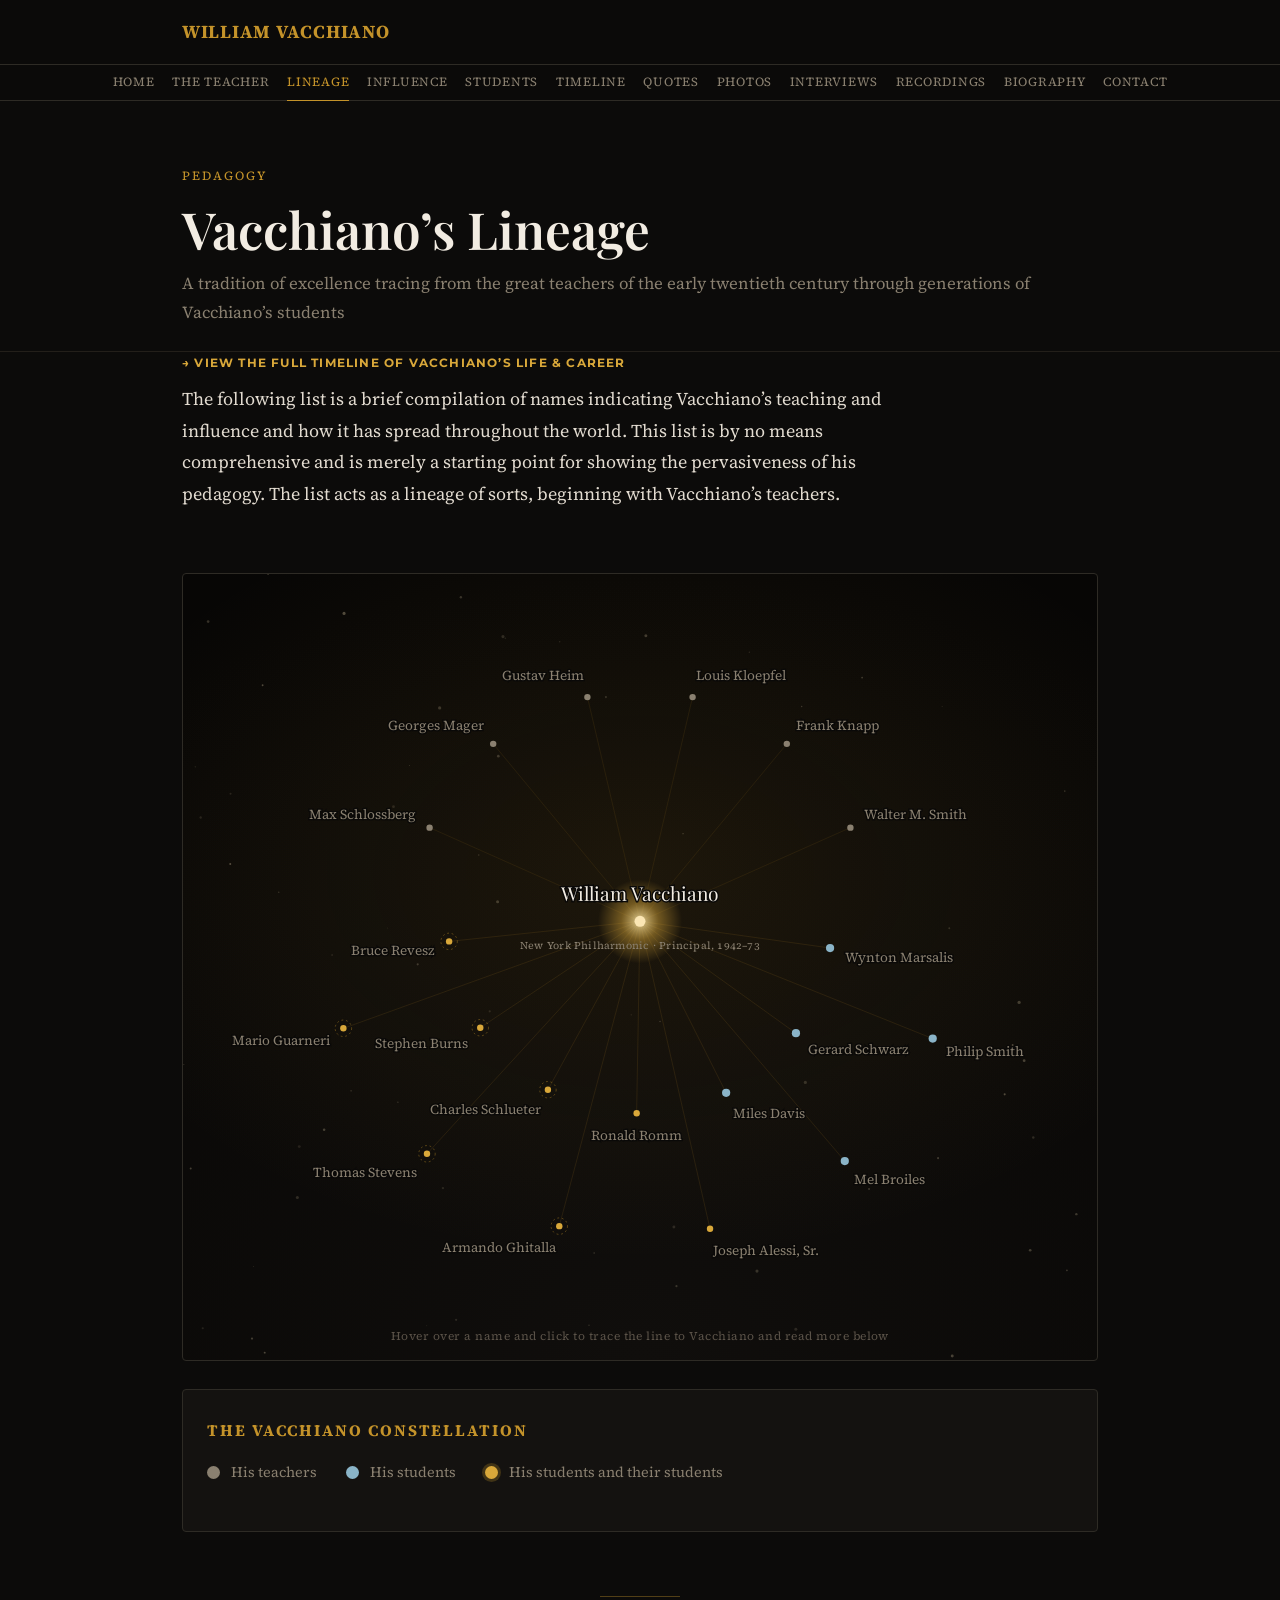
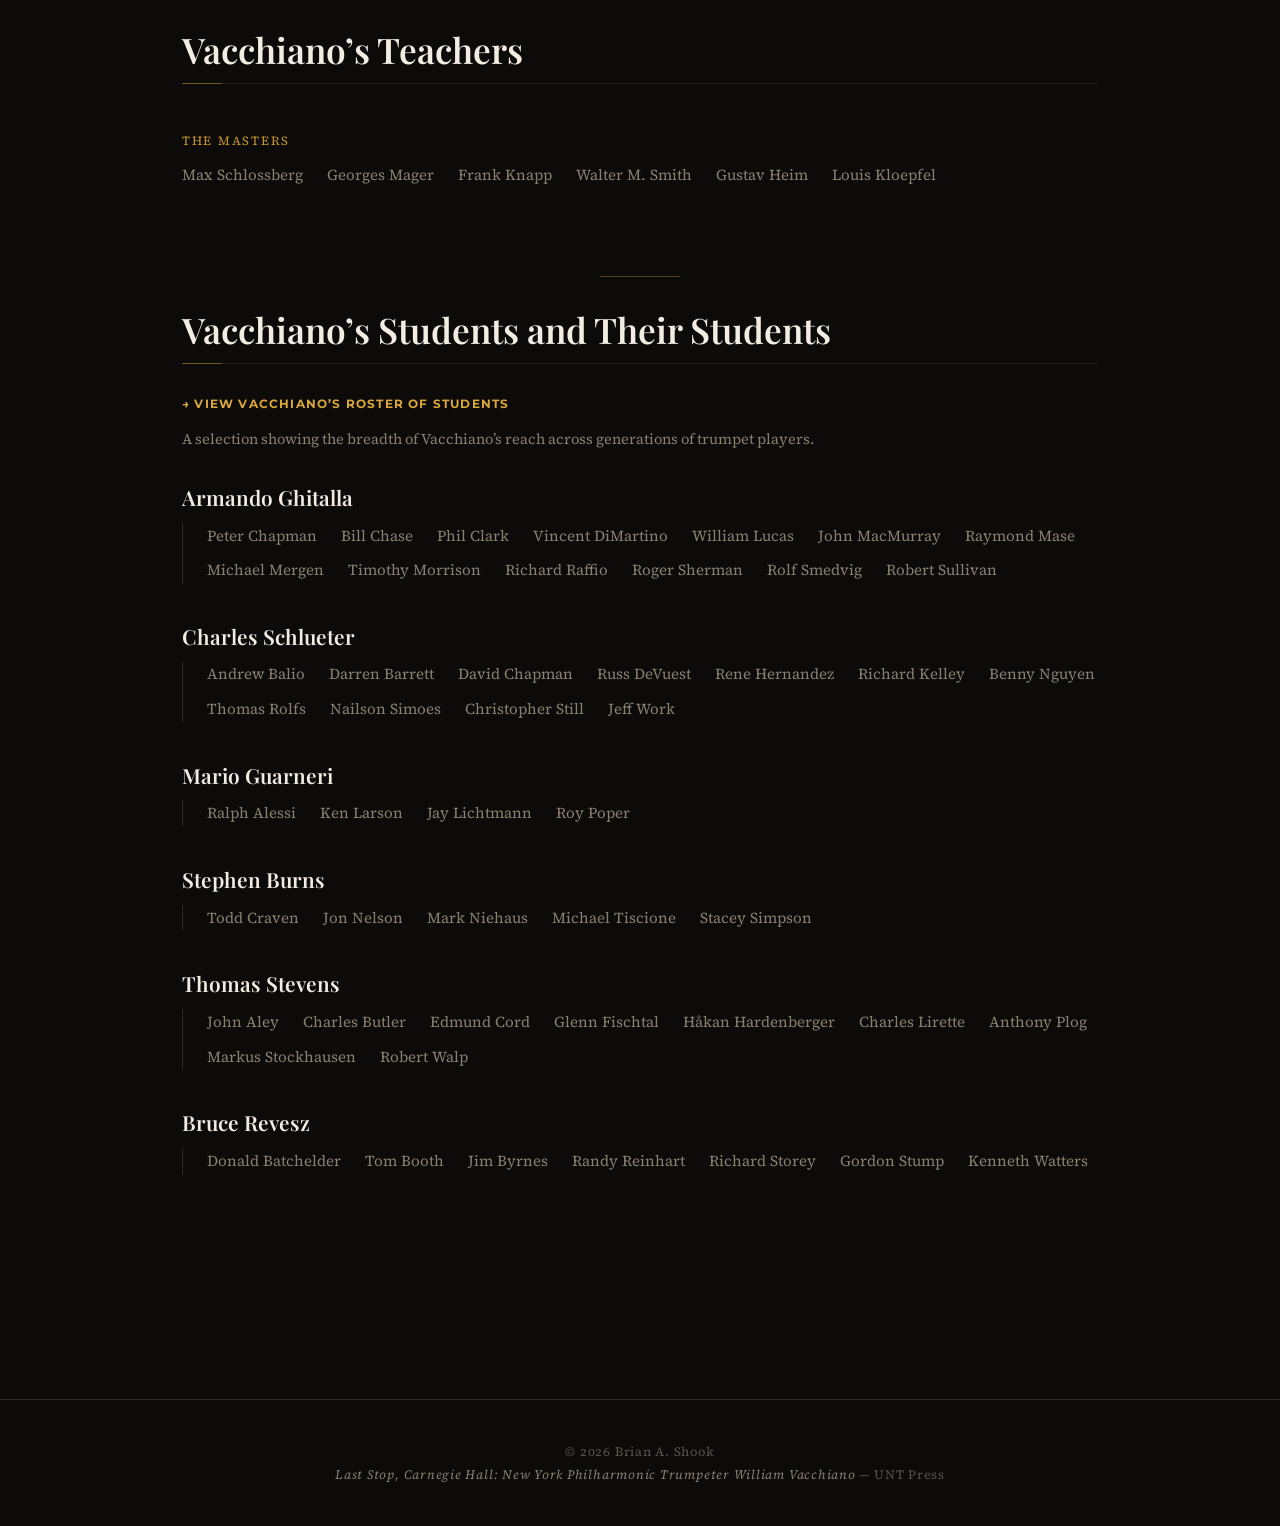
==== commit ff5983b4: "minor updates" ====
--- a/lineage.html
+++ b/lineage.html
@@ -53,7 +53,7 @@
     <div class="container">
 
       <div class="section prose">
-        <p style="margin-bottom:0.6rem;"><a href="timeline.html" style="color:var(--gold-light);font-family:'Montserrat',sans-serif;font-size:0.75rem;font-weight:700;letter-spacing:0.1em;text-transform:uppercase;">&#8592; View the full timeline of Vacchiano&rsquo;s life &amp; career</a></p>
+        <p style="margin-bottom:0.6rem;display:flex;align-items:center;gap:0.4em;"><a href="timeline.html" style="color:var(--gold-light);font-family:'Montserrat',sans-serif;font-size:0.75rem;font-weight:700;letter-spacing:0.1em;text-transform:uppercase;">&#8594; View the full timeline of Vacchiano&rsquo;s life &amp; career</a></p>
         <p>The following list is a brief compilation of names indicating Vacchiano&rsquo;s teaching and influence and how it has spread throughout the world. This list is by no means comprehensive and is merely a starting point for showing the pervasiveness of his pedagogy. The list acts as a lineage of sorts, beginning with Vacchiano&rsquo;s teachers.</p>
       </div>
 
